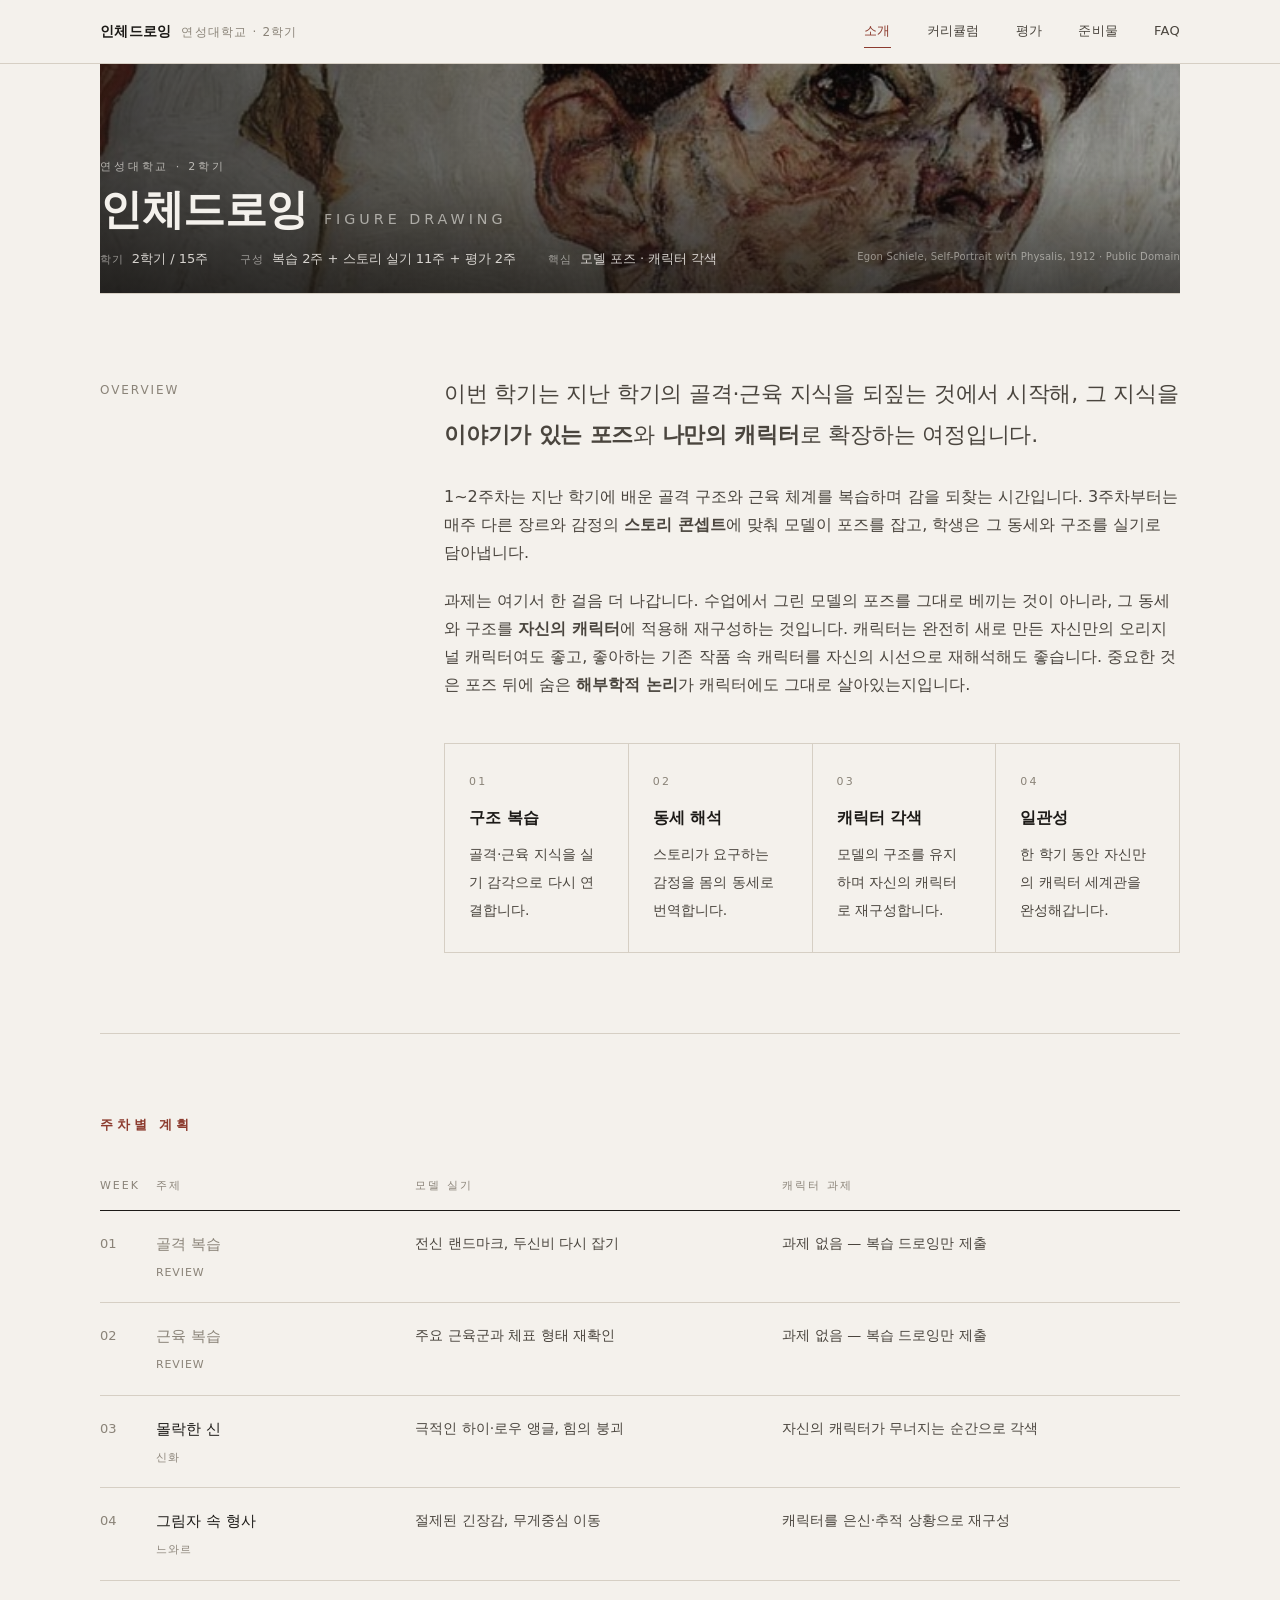
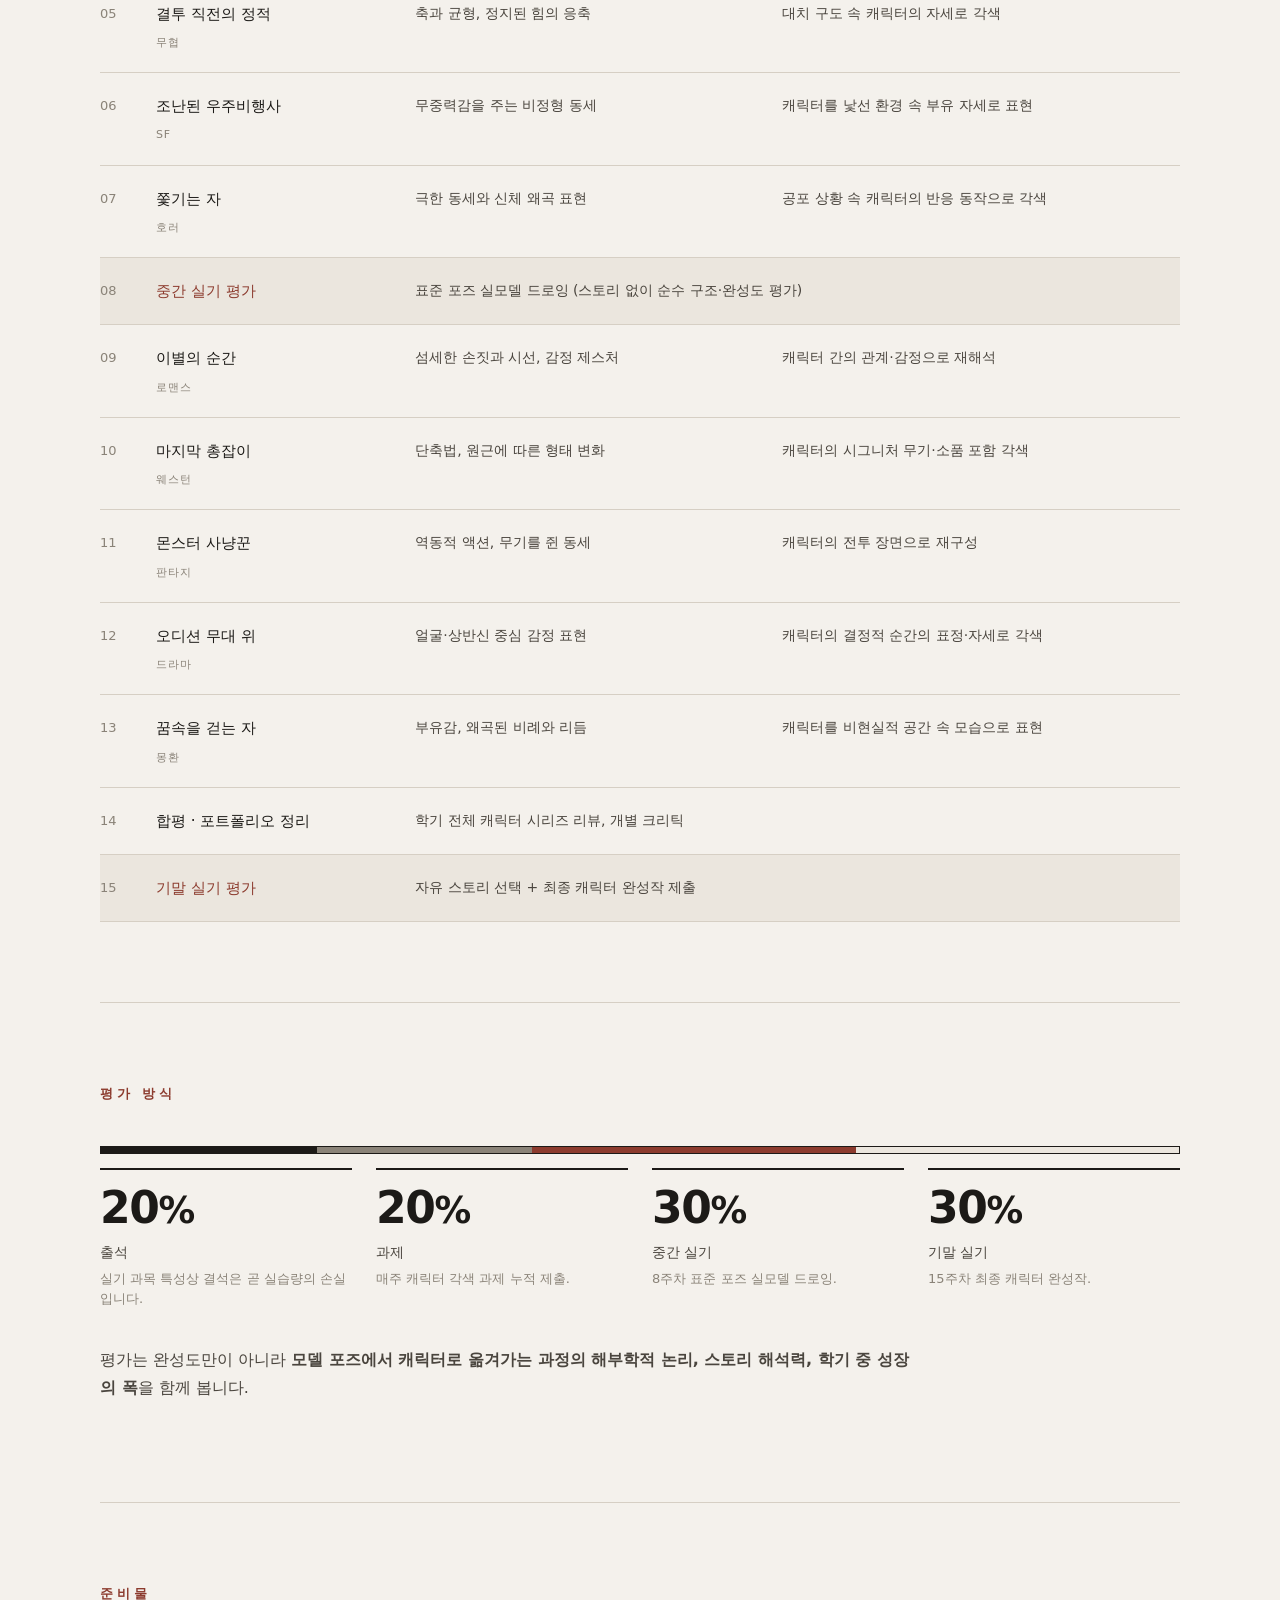
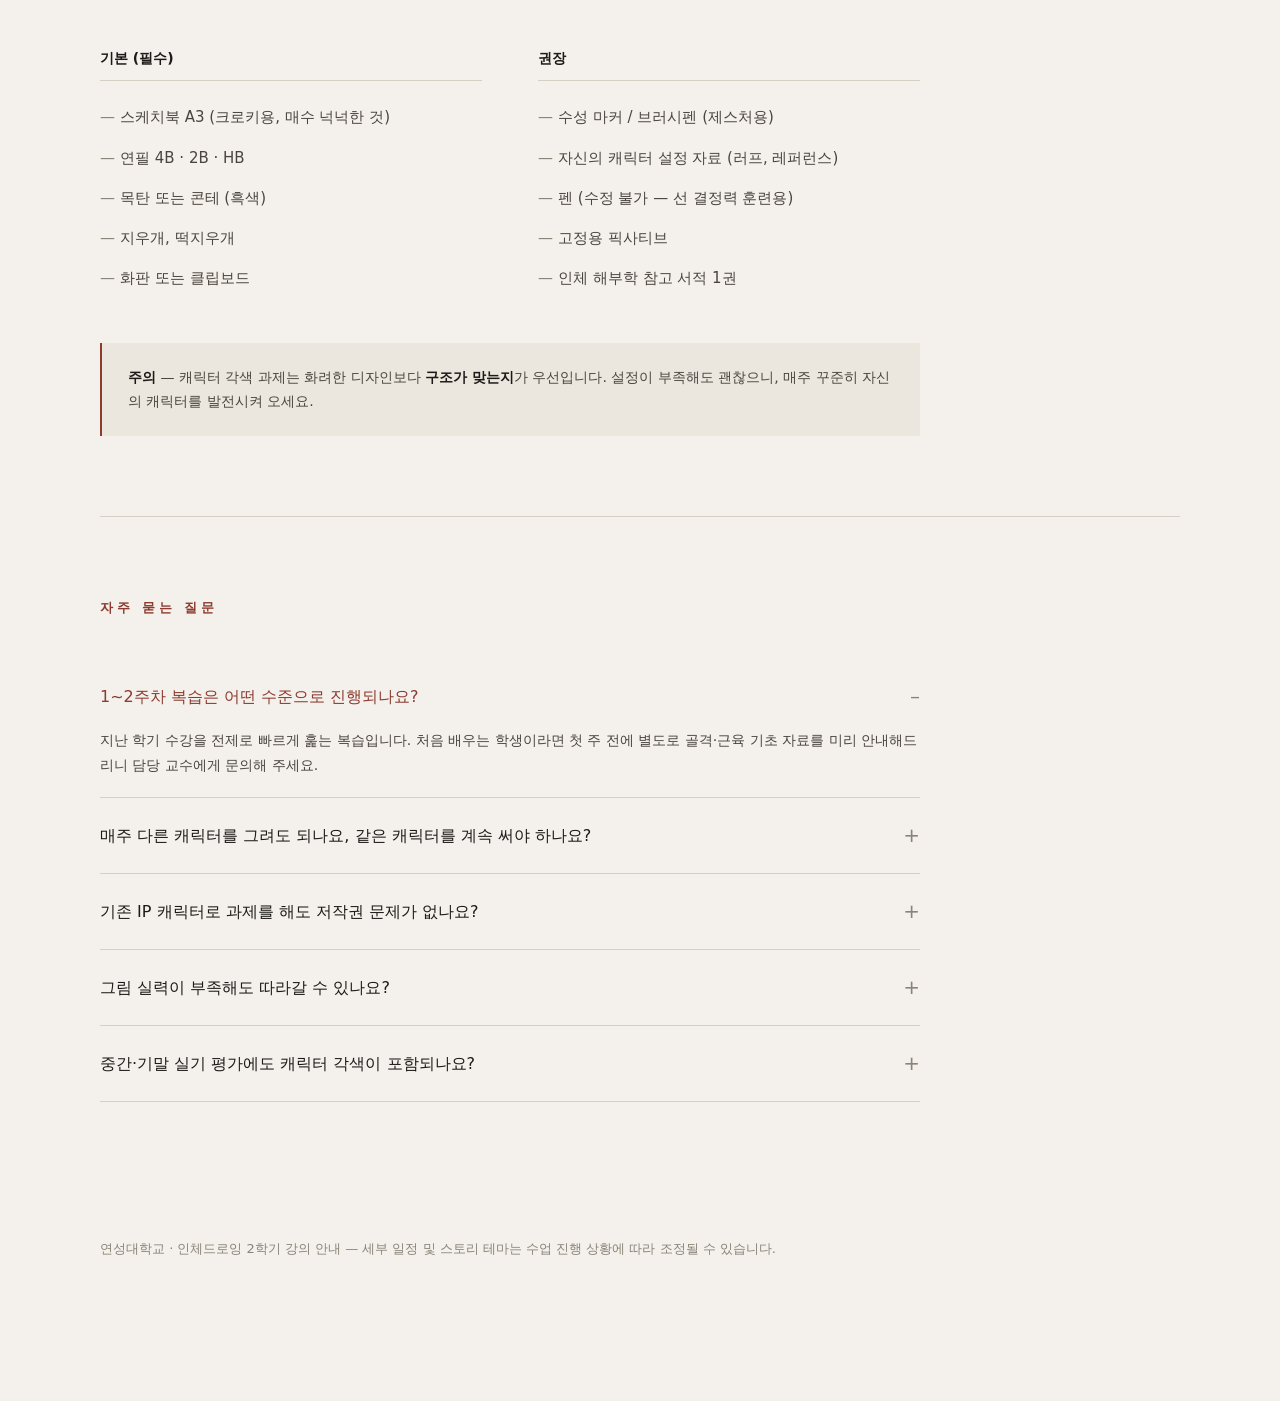
==== index.html @ c1c3ef77 "Add static subject-intro page for GitHub Pages deployment" ====
<!DOCTYPE html>
<html lang="ko">
<head>
<meta charset="UTF-8">
<title>인체드로잉 · 2학기 과목 소개</title>
<style>
  :root{
    --paper:#f4f1ec;
    --paper-2:#ebe6de;
    --ink:#1c1a17;
    --ink-soft:#4a453e;
    --ink-faint:#8a8378;
    --line:#d6cfc4;
    --accent:#8c3b2e;
    --nav-h:64px;
  }
  *{box-sizing:border-box;}
  html{scroll-behavior:smooth;}
  body{
    margin:0;
    background:var(--paper);
    color:var(--ink);
    font-family:"Pretendard","Apple SD Gothic Neo","Noto Sans KR",system-ui,sans-serif;
    line-height:1.75;
    -webkit-font-smoothing:antialiased;
    min-width:1180px;
  }

  /* ── 상단 고정 네비 ── */
  nav.topnav{
    position:fixed;top:0;left:0;right:0;height:var(--nav-h);z-index:100;
    background:rgba(244,241,236,.92);backdrop-filter:blur(6px);
    border-bottom:1px solid var(--line);
    display:flex;align-items:center;
  }
  .navwrap{max-width:1160px;margin:0 auto;padding:0 40px;width:100%;display:flex;align-items:center;justify-content:space-between;}
  .navwrap .brand{font-size:14px;font-weight:600;letter-spacing:.02em;}
  .navwrap .brand span{color:var(--ink-faint);font-weight:400;margin-left:10px;font-size:12px;letter-spacing:.1em;}
  .navlinks{display:flex;gap:36px;}
  .navlinks a{font-size:13px;color:var(--ink-soft);text-decoration:none;letter-spacing:.02em;position:relative;padding:4px 0;cursor:pointer;}
  .navlinks a:hover{color:var(--accent);}
  .navlinks a::after{content:"";position:absolute;left:0;right:100%;bottom:-1px;height:1px;background:var(--accent);transition:right .25s ease;}
  .navlinks a.active{color:var(--accent);}
  .navlinks a.active::after{right:0;}

  .wrap{max-width:1160px;margin:0 auto;padding:0 40px 140px;}

  /* ── 헤더 (에곤 실레 드로잉 배경, 축소된 높이) ── */
  header{
    margin-top:var(--nav-h);
    height:230px;
    border-bottom:1px solid var(--line);
    position:relative;
    overflow:hidden;
    background:var(--ink);
  }
  .header-bg{position:absolute;inset:0;display:flex;}
  .header-bg .bg-half{flex:1 1 100%;min-width:0;position:relative;}
  .header-bg .bg-half.photo{
    background-color:var(--ink);
    background-image:url('[data-uri]');
    background-size:150%;
    background-position:center 22%;
  }
  .header-overlay{
    position:absolute;inset:0;
    background:
      linear-gradient(90deg, rgba(18,16,14,.72) 0%, rgba(18,16,14,.32) 55%, rgba(18,16,14,.15) 100%),
      linear-gradient(0deg, rgba(18,16,14,.65) 0%, rgba(18,16,14,.15) 55%, rgba(18,16,14,.1) 100%);
  }
  .header-content{
    position:relative;z-index:2;height:100%;
    display:flex;flex-direction:column;justify-content:flex-end;
    padding:0 0 22px;
  }
  .eyebrow{
    font-size:11px;letter-spacing:.26em;text-transform:uppercase;
    color:rgba(244,241,236,.68);margin:0 0 12px;
  }
  h1{
    font-size:42px;color:var(--paper);
    line-height:1.05;margin:0;font-weight:600;letter-spacing:-.01em;
    display:flex;align-items:baseline;gap:16px;
  }
  h1 em{
    font-style:normal;font-size:.34em;letter-spacing:.28em;
    color:rgba(244,241,236,.6);font-weight:400;
  }
  .meta{
    display:flex;gap:32px;margin-top:16px;
    font-size:13px;color:rgba(244,241,236,.85);
  }
  .meta span b{font-weight:500;color:rgba(244,241,236,.55);margin-right:8px;font-size:11px;letter-spacing:.08em;}
  .credit{
    position:absolute;right:0;bottom:8px;z-index:2;
    font-size:10px;color:rgba(244,241,236,.5);letter-spacing:.02em;text-align:right;
    max-width:520px;
  }

  /* ── 섹션 공통 ── */
  section{padding:80px 0;border-bottom:1px solid var(--line);scroll-margin-top:calc(var(--nav-h) + 24px);}
  section:last-of-type{border-bottom:none;}
  h2{
    font-size:13px;letter-spacing:.3em;text-transform:uppercase;
    color:var(--accent);font-weight:600;margin:0 0 40px;
  }
  .lead{font-size:22px;line-height:1.85;margin:0 0 28px;letter-spacing:-.01em;max-width:900px;}
  p{margin:0 0 20px;color:var(--ink-soft);max-width:820px;}

  /* ── 두 컬럼 레이아웃 ── */
  .cols{display:grid;grid-template-columns:280px 1fr;gap:64px;align-items:start;}
  .cols .side{font-size:12px;letter-spacing:.16em;color:var(--ink-faint);text-transform:uppercase;padding-top:6px;position:sticky;top:calc(var(--nav-h) + 24px);}

  /* ── 목표 카드 ── */
  .goals{display:grid;grid-template-columns:repeat(4,1fr);gap:1px;background:var(--line);border:1px solid var(--line);margin-top:44px;}
  .goal{background:var(--paper);padding:28px 24px;}
  .goal .no{font-size:11px;letter-spacing:.2em;color:var(--ink-faint);display:block;margin-bottom:12px;}
  .goal strong{display:block;font-weight:600;margin-bottom:8px;font-size:16px;}
  .goal span.d{font-size:14px;color:var(--ink-soft);line-height:1.7;}

  /* ── 복습 배지 ── */
  .review-badge{display:inline-block;font-size:11px;letter-spacing:.14em;color:var(--accent);border:1px solid var(--accent);padding:3px 10px;margin-bottom:20px;text-transform:uppercase;}

  /* ── 주차 표 ── */
  table{width:100%;border-collapse:collapse;font-size:15px;}
  thead th{
    text-align:left;font-size:11px;letter-spacing:.18em;color:var(--ink-faint);
    font-weight:500;padding:0 16px 14px 0;border-bottom:1px solid var(--ink);
  }
  tbody td{padding:20px 16px 20px 0;border-bottom:1px solid var(--line);vertical-align:top;}
  tbody tr:hover{background:var(--paper-2);}
  td.wk{width:56px;color:var(--ink-faint);font-variant-numeric:tabular-nums;font-size:13px;padding-top:22px;}
  td.tp{width:24%;font-weight:500;}
  td.tp small{display:block;font-weight:400;font-size:11px;color:var(--ink-faint);letter-spacing:.08em;margin-top:6px;text-transform:uppercase;}
  td.dt{color:var(--ink-soft);font-size:14px;width:34%;}
  td.as{color:var(--ink-soft);font-size:14px;}
  tr.mark td{background:var(--paper-2);}
  tr.mark td.tp{color:var(--accent);}
  tr.review td.tp{color:var(--ink-faint);}

  /* ── 평가 ── */
  .eval{display:grid;grid-template-columns:repeat(4,1fr);gap:24px;margin-bottom:36px;}
  .ev{border-top:2px solid var(--ink);padding-top:16px;}
  .ev .pct{font-size:44px;font-weight:600;letter-spacing:-.03em;line-height:1;}
  .ev .nm{font-size:14px;color:var(--ink-soft);margin-top:10px;}
  .ev .sub{font-size:13px;color:var(--ink-faint);margin-top:4px;line-height:1.6;}
  .bar{display:flex;height:8px;border:1px solid var(--ink);margin-bottom:14px;}
  .bar i{display:block;height:100%;}
  .bar i:nth-child(1){background:var(--ink);flex:20;}
  .bar i:nth-child(2){background:var(--ink-faint);flex:20;}
  .bar i:nth-child(3){background:var(--accent);flex:30;}
  .bar i:nth-child(4){background:var(--paper-2);flex:30;}

  /* ── 준비물 ── */
  .kit{display:grid;grid-template-columns:repeat(2,1fr);gap:56px;max-width:820px;}
  .kit h3{font-size:14px;font-weight:600;margin:0 0 16px;padding-bottom:10px;border-bottom:1px solid var(--line);}
  .kit ul{list-style:none;margin:0;padding:0;}
  .kit li{font-size:15px;color:var(--ink-soft);padding:7px 0 7px 20px;position:relative;}
  .kit li::before{content:"—";position:absolute;left:0;color:var(--ink-faint);}
  .note{margin-top:44px;padding:22px 26px;background:var(--paper-2);border-left:2px solid var(--accent);font-size:14px;color:var(--ink-soft);max-width:820px;}
  .note b{color:var(--ink);font-weight:600;}

  /* ── FAQ ── */
  .faq{max-width:820px;}
  .faq details{border-bottom:1px solid var(--line);padding:20px 0;}
  .faq summary{cursor:pointer;font-size:16px;font-weight:500;list-style:none;display:flex;justify-content:space-between;align-items:center;}
  .faq summary::-webkit-details-marker{display:none;}
  .faq summary::after{content:"+";font-size:20px;color:var(--ink-faint);font-weight:300;}
  .faq details[open] summary::after{content:"–";}
  .faq details[open] summary{color:var(--accent);}
  .faq p{margin-top:14px;margin-bottom:0;font-size:14px;}

  footer{padding:56px 0 0;font-size:13px;color:var(--ink-faint);}
</style>
</head>
<body>

<nav class="topnav">
  <div class="navwrap">
    <div class="brand">인체드로잉<span>연성대학교 · 2학기</span></div>
    <div class="navlinks">
      <a href="#intro" data-target="intro">소개</a>
      <a href="#curriculum" data-target="curriculum">커리큘럼</a>
      <a href="#eval" data-target="eval">평가</a>
      <a href="#kit" data-target="kit">준비물</a>
      <a href="#faq" data-target="faq">FAQ</a>
    </div>
  </div>
</nav>

<div class="wrap">

  <header id="intro">
    <div class="header-bg">
      <div class="bg-half photo" role="img" aria-label="에곤 실레 자화상 얼굴 클로즈업"></div>
    </div>
    <div class="header-overlay"></div>
    <div class="header-content">
      <p class="eyebrow">연성대학교 · 2학기</p>
      <h1>인체드로잉<em>FIGURE DRAWING</em></h1>
      <div class="meta">
        <span><b>학기</b>2학기 / 15주</span>
        <span><b>구성</b>복습 2주 + 스토리 실기 11주 + 평가 2주</span>
        <span><b>핵심</b>모델 포즈 · 캐릭터 각색</span>
      </div>
    </div>
    <p class="credit">Egon Schiele, Self-Portrait with Physalis, 1912 · Public Domain</p>
  </header>

  <section>
    <div class="cols">
      <div class="side">Overview</div>
      <div>
        <p class="lead">이번 학기는 지난 학기의 골격·근육 지식을 되짚는 것에서 시작해, 그 지식을 <b>이야기가 있는 포즈</b>와 <b>나만의 캐릭터</b>로 확장하는 여정입니다.</p>
        <p>1~2주차는 지난 학기에 배운 골격 구조와 근육 체계를 복습하며 감을 되찾는 시간입니다. 3주차부터는 매주 다른 장르와 감정의 <b>스토리 콘셉트</b>에 맞춰 모델이 포즈를 잡고, 학생은 그 동세와 구조를 실기로 담아냅니다.</p>
        <p>과제는 여기서 한 걸음 더 나갑니다. 수업에서 그린 모델의 포즈를 그대로 베끼는 것이 아니라, 그 동세와 구조를 <b>자신의 캐릭터</b>에 적용해 재구성하는 것입니다. 캐릭터는 완전히 새로 만든 자신만의 오리지널 캐릭터여도 좋고, 좋아하는 기존 작품 속 캐릭터를 자신의 시선으로 재해석해도 좋습니다. 중요한 것은 포즈 뒤에 숨은 <b>해부학적 논리</b>가 캐릭터에도 그대로 살아있는지입니다.</p>

        <div class="goals">
          <div class="goal"><span class="no">01</span><strong>구조 복습</strong><span class="d">골격·근육 지식을 실기 감각으로 다시 연결합니다.</span></div>
          <div class="goal"><span class="no">02</span><strong>동세 해석</strong><span class="d">스토리가 요구하는 감정을 몸의 동세로 번역합니다.</span></div>
          <div class="goal"><span class="no">03</span><strong>캐릭터 각색</strong><span class="d">모델의 구조를 유지하며 자신의 캐릭터로 재구성합니다.</span></div>
          <div class="goal"><span class="no">04</span><strong>일관성</strong><span class="d">한 학기 동안 자신만의 캐릭터 세계관을 완성해갑니다.</span></div>
        </div>
      </div>
    </div>
  </section>

  <section id="curriculum">
    <h2>주차별 계획</h2>
    <table>
      <thead>
        <tr><th>WEEK</th><th>주제</th><th>모델 실기</th><th>캐릭터 과제</th></tr>
      </thead>
      <tbody>
        <tr class="review"><td class="wk">01</td><td class="tp">골격 복습<small>Review</small></td><td class="dt">전신 랜드마크, 두신비 다시 잡기</td><td class="as">과제 없음 — 복습 드로잉만 제출</td></tr>
        <tr class="review"><td class="wk">02</td><td class="tp">근육 복습<small>Review</small></td><td class="dt">주요 근육군과 체표 형태 재확인</td><td class="as">과제 없음 — 복습 드로잉만 제출</td></tr>
        <tr><td class="wk">03</td><td class="tp">몰락한 신<small>신화</small></td><td class="dt">극적인 하이·로우 앵글, 힘의 붕괴</td><td class="as">자신의 캐릭터가 무너지는 순간으로 각색</td></tr>
        <tr><td class="wk">04</td><td class="tp">그림자 속 형사<small>느와르</small></td><td class="dt">절제된 긴장감, 무게중심 이동</td><td class="as">캐릭터를 은신·추적 상황으로 재구성</td></tr>
        <tr><td class="wk">05</td><td class="tp">결투 직전의 정적<small>무협</small></td><td class="dt">축과 균형, 정지된 힘의 응축</td><td class="as">대치 구도 속 캐릭터의 자세로 각색</td></tr>
        <tr><td class="wk">06</td><td class="tp">조난된 우주비행사<small>SF</small></td><td class="dt">무중력감을 주는 비정형 동세</td><td class="as">캐릭터를 낯선 환경 속 부유 자세로 표현</td></tr>
        <tr><td class="wk">07</td><td class="tp">쫓기는 자<small>호러</small></td><td class="dt">극한 동세와 신체 왜곡 표현</td><td class="as">공포 상황 속 캐릭터의 반응 동작으로 각색</td></tr>
        <tr class="mark"><td class="wk">08</td><td class="tp">중간 실기 평가</td><td class="dt" colspan="2">표준 포즈 실모델 드로잉 (스토리 없이 순수 구조·완성도 평가)</td></tr>
        <tr><td class="wk">09</td><td class="tp">이별의 순간<small>로맨스</small></td><td class="dt">섬세한 손짓과 시선, 감정 제스처</td><td class="as">캐릭터 간의 관계·감정으로 재해석</td></tr>
        <tr><td class="wk">10</td><td class="tp">마지막 총잡이<small>웨스턴</small></td><td class="dt">단축법, 원근에 따른 형태 변화</td><td class="as">캐릭터의 시그니처 무기·소품 포함 각색</td></tr>
        <tr><td class="wk">11</td><td class="tp">몬스터 사냥꾼<small>판타지</small></td><td class="dt">역동적 액션, 무기를 쥔 동세</td><td class="as">캐릭터의 전투 장면으로 재구성</td></tr>
        <tr><td class="wk">12</td><td class="tp">오디션 무대 위<small>드라마</small></td><td class="dt">얼굴·상반신 중심 감정 표현</td><td class="as">캐릭터의 결정적 순간의 표정·자세로 각색</td></tr>
        <tr><td class="wk">13</td><td class="tp">꿈속을 걷는 자<small>몽환</small></td><td class="dt">부유감, 왜곡된 비례와 리듬</td><td class="as">캐릭터를 비현실적 공간 속 모습으로 표현</td></tr>
        <tr><td class="wk">14</td><td class="tp">합평 · 포트폴리오 정리</td><td class="dt" colspan="2">학기 전체 캐릭터 시리즈 리뷰, 개별 크리틱</td></tr>
        <tr class="mark"><td class="wk">15</td><td class="tp">기말 실기 평가</td><td class="dt" colspan="2">자유 스토리 선택 + 최종 캐릭터 완성작 제출</td></tr>
      </tbody>
    </table>
  </section>

  <section id="eval">
    <h2>평가 방식</h2>
    <div class="bar"><i></i><i></i><i></i><i></i></div>
    <div class="eval">
      <div class="ev"><div class="pct">20<small>%</small></div><div class="nm">출석</div><div class="sub">실기 과목 특성상 결석은 곧 실습량의 손실입니다.</div></div>
      <div class="ev"><div class="pct">20<small>%</small></div><div class="nm">과제</div><div class="sub">매주 캐릭터 각색 과제 누적 제출.</div></div>
      <div class="ev"><div class="pct">30<small>%</small></div><div class="nm">중간 실기</div><div class="sub">8주차 표준 포즈 실모델 드로잉.</div></div>
      <div class="ev"><div class="pct">30<small>%</small></div><div class="nm">기말 실기</div><div class="sub">15주차 최종 캐릭터 완성작.</div></div>
    </div>
    <p>평가는 완성도만이 아니라 <b>모델 포즈에서 캐릭터로 옮겨가는 과정의 해부학적 논리, 스토리 해석력, 학기 중 성장의 폭</b>을 함께 봅니다.</p>
  </section>

  <section id="kit">
    <h2>준비물</h2>
    <div class="kit">
      <div>
        <h3>기본 (필수)</h3>
        <ul>
          <li>스케치북 A3 (크로키용, 매수 넉넉한 것)</li>
          <li>연필 4B · 2B · HB</li>
          <li>목탄 또는 콘테 (흑색)</li>
          <li>지우개, 떡지우개</li>
          <li>화판 또는 클립보드</li>
        </ul>
      </div>
      <div>
        <h3>권장</h3>
        <ul>
          <li>수성 마커 / 브러시펜 (제스처용)</li>
          <li>자신의 캐릭터 설정 자료 (러프, 레퍼런스)</li>
          <li>펜 (수정 불가 — 선 결정력 훈련용)</li>
          <li>고정용 픽사티브</li>
          <li>인체 해부학 참고 서적 1권</li>
        </ul>
      </div>
    </div>
    <div class="note"><b>주의</b> — 캐릭터 각색 과제는 화려한 디자인보다 <b>구조가 맞는지</b>가 우선입니다. 설정이 부족해도 괜찮으니, 매주 꾸준히 자신의 캐릭터를 발전시켜 오세요.</div>
  </section>

  <section id="faq">
    <h2>자주 묻는 질문</h2>
    <div class="faq">
      <details open>
        <summary>1~2주차 복습은 어떤 수준으로 진행되나요?</summary>
        <p>지난 학기 수강을 전제로 빠르게 훑는 복습입니다. 처음 배우는 학생이라면 첫 주 전에 별도로 골격·근육 기초 자료를 미리 안내해드리니 담당 교수에게 문의해 주세요.</p>
      </details>
      <details>
        <summary>매주 다른 캐릭터를 그려도 되나요, 같은 캐릭터를 계속 써야 하나요?</summary>
        <p>같은 캐릭터를 학기 내내 이어가는 것을 권장합니다. 한 캐릭터가 다양한 상황·감정 속에서 반복적으로 그려질 때 캐릭터의 구조적 일관성과 성장이 더 뚜렷하게 드러납니다.</p>
      </details>
      <details>
        <summary>기존 IP 캐릭터로 과제를 해도 저작권 문제가 없나요?</summary>
        <p>수업 내 습작·평가 목적의 재해석이므로 문제되지 않습니다. 다만 학기말 포트폴리오를 외부에 공개하거나 상업적으로 활용할 경우 원작 저작권을 별도로 고려해야 합니다.</p>
      </details>
      <details>
        <summary>그림 실력이 부족해도 따라갈 수 있나요?</summary>
        <p>이 수업은 완성도보다 매주의 관찰과 반복을 통한 성장을 더 중요하게 평가합니다. 1~2주차 복습 기간을 충분히 활용해 기초를 다시 다지면 이후 스토리 실기에 무리 없이 참여할 수 있습니다.</p>
      </details>
      <details>
        <summary>중간·기말 실기 평가에도 캐릭터 각색이 포함되나요?</summary>
        <p>중간 평가(8주차)는 스토리·캐릭터 없이 표준 포즈로 순수 실력을 봅니다. 기말 평가(15주차)는 학기 중 발전시킨 캐릭터로 자유 주제를 선택해 최종 완성작을 제출합니다.</p>
      </details>
    </div>
  </section>

  <footer>
    연성대학교 · 인체드로잉 2학기 강의 안내 — 세부 일정 및 스토리 테마는 수업 진행 상황에 따라 조정될 수 있습니다.
  </footer>

</div>

<script>
  // 상단 네비 링크: 새 창/외부 이동 없이 페이지 내에서만 부드럽게 스크롤
  var navLinks = document.querySelectorAll('.navlinks a');
  var sections = Array.prototype.map.call(navLinks, function(a){
    return document.getElementById(a.getAttribute('data-target'));
  });

  navLinks.forEach(function(a){
    a.addEventListener('click', function(e){
      e.preventDefault();
      var target = document.getElementById(a.getAttribute('data-target'));
      if(target){ target.scrollIntoView({behavior:'smooth', block:'start'}); }
    });
  });

  // 스크롤 위치에 따라 현재 섹션 네비 링크 강조
  function updateActive(){
    var pos = window.scrollY + 120;
    var current = sections[0];
    sections.forEach(function(sec){
      if(sec && sec.offsetTop <= pos){ current = sec; }
    });
    navLinks.forEach(function(a){
      a.classList.toggle('active', current && a.getAttribute('data-target') === current.id);
    });
  }
  document.addEventListener('scroll', updateActive, {passive:true});
  updateActive();
</script>
</body>
</html>
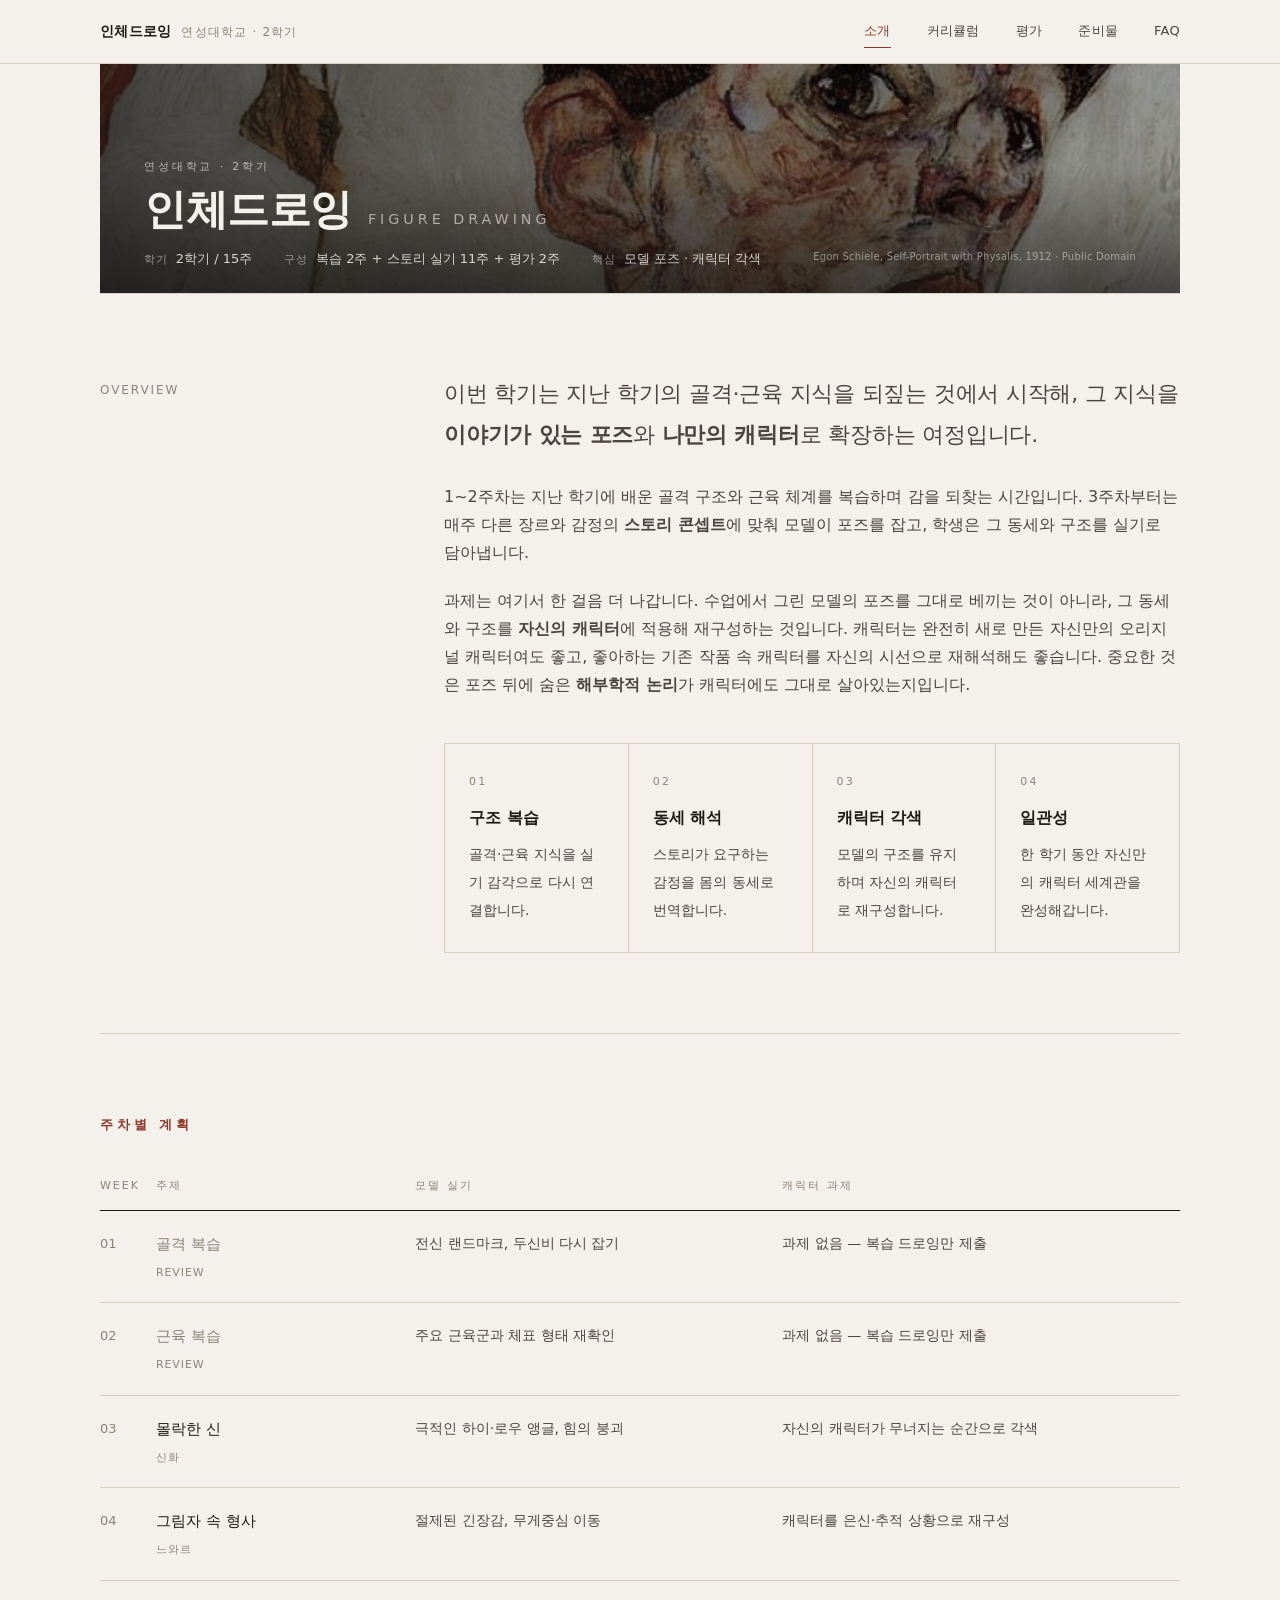
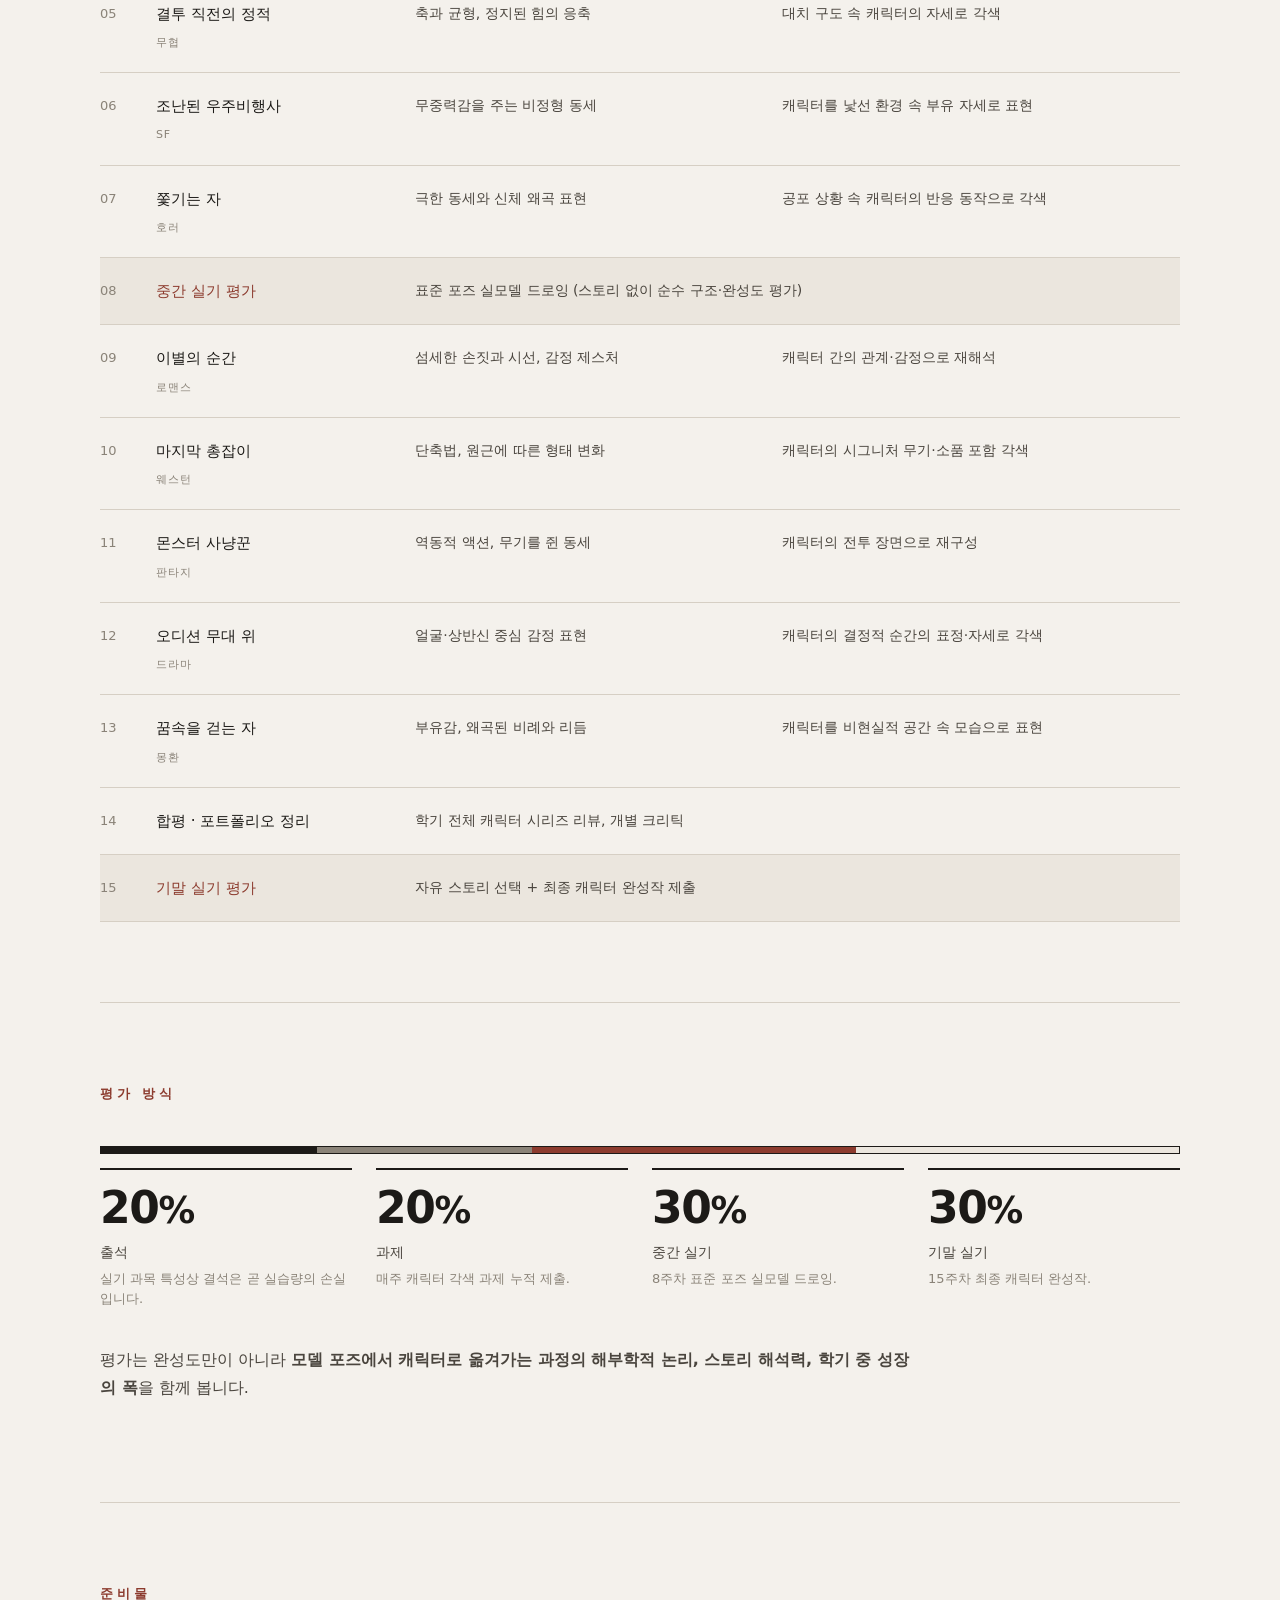
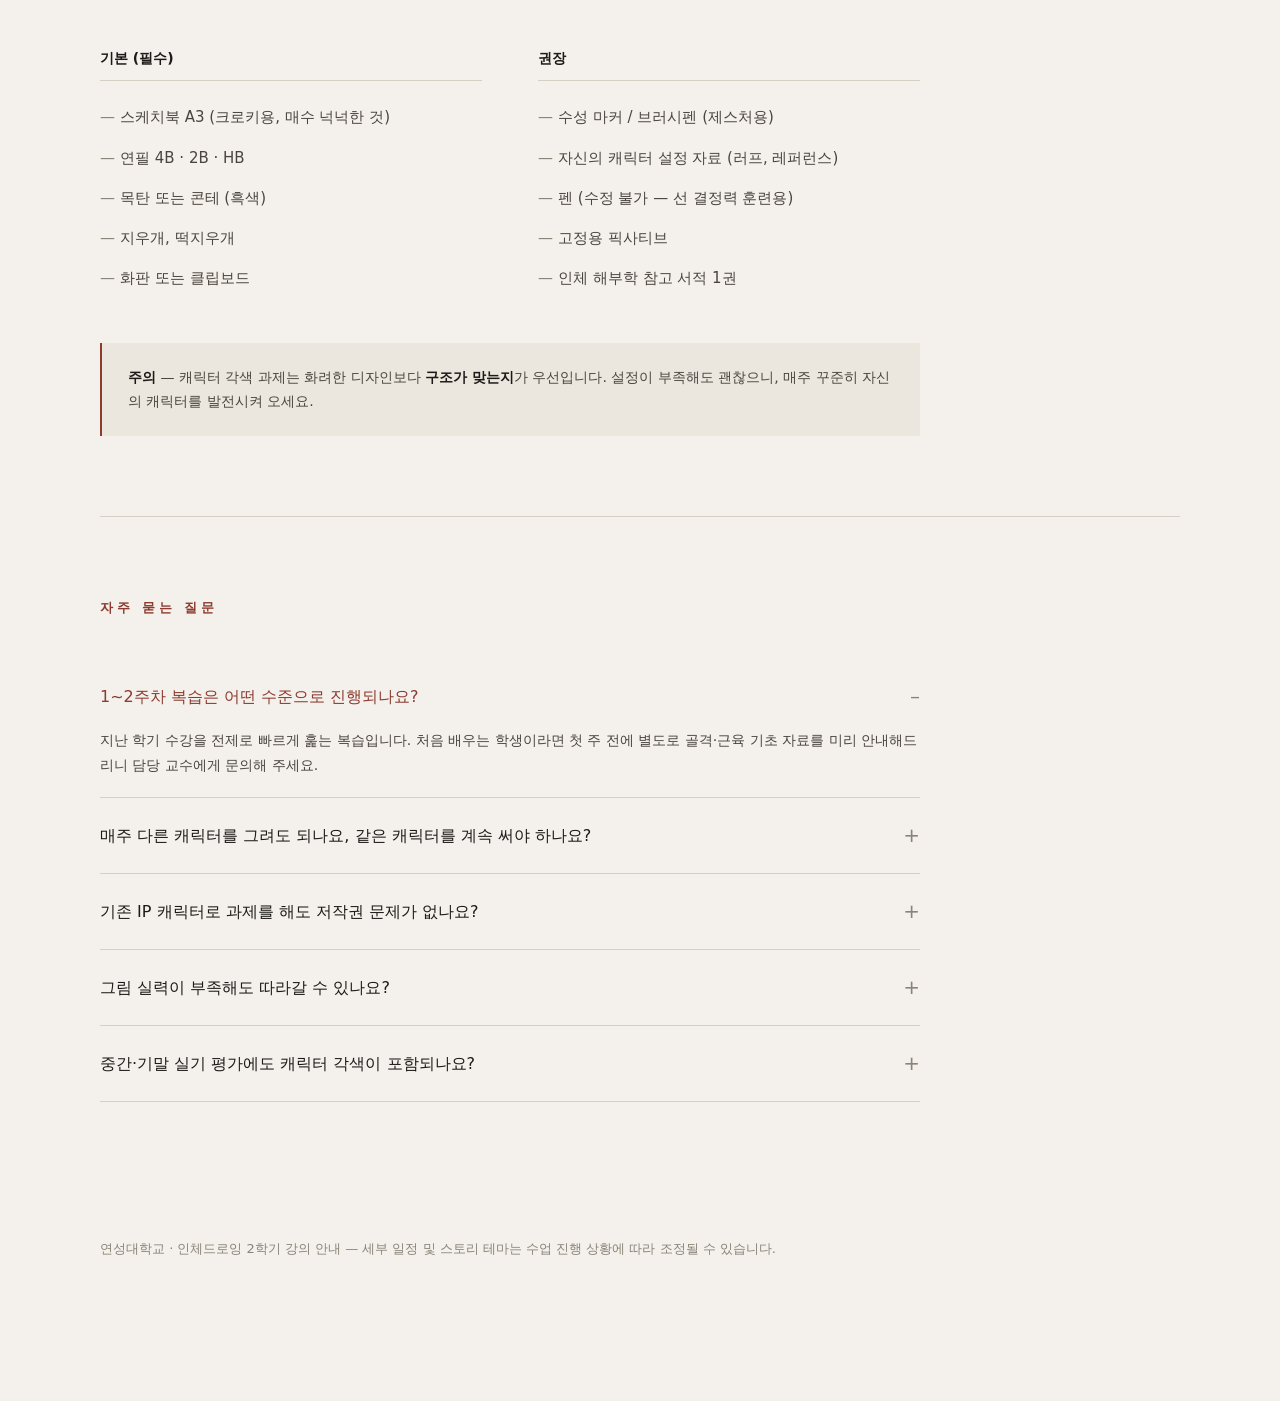
==== commit f9643069: "Fix header title text touching container edges with no padding" ====
--- a/index.html
+++ b/index.html
@@ -71,7 +71,7 @@
   .header-content{
     position:relative;z-index:2;height:100%;
     display:flex;flex-direction:column;justify-content:flex-end;
-    padding:0 0 22px;
+    padding:0 44px 22px;
   }
   .eyebrow{
     font-size:11px;letter-spacing:.26em;text-transform:uppercase;
@@ -92,7 +92,7 @@
   }
   .meta span b{font-weight:500;color:rgba(244,241,236,.55);margin-right:8px;font-size:11px;letter-spacing:.08em;}
   .credit{
-    position:absolute;right:0;bottom:8px;z-index:2;
+    position:absolute;right:44px;bottom:8px;z-index:2;
     font-size:10px;color:rgba(244,241,236,.5);letter-spacing:.02em;text-align:right;
     max-width:520px;
   }
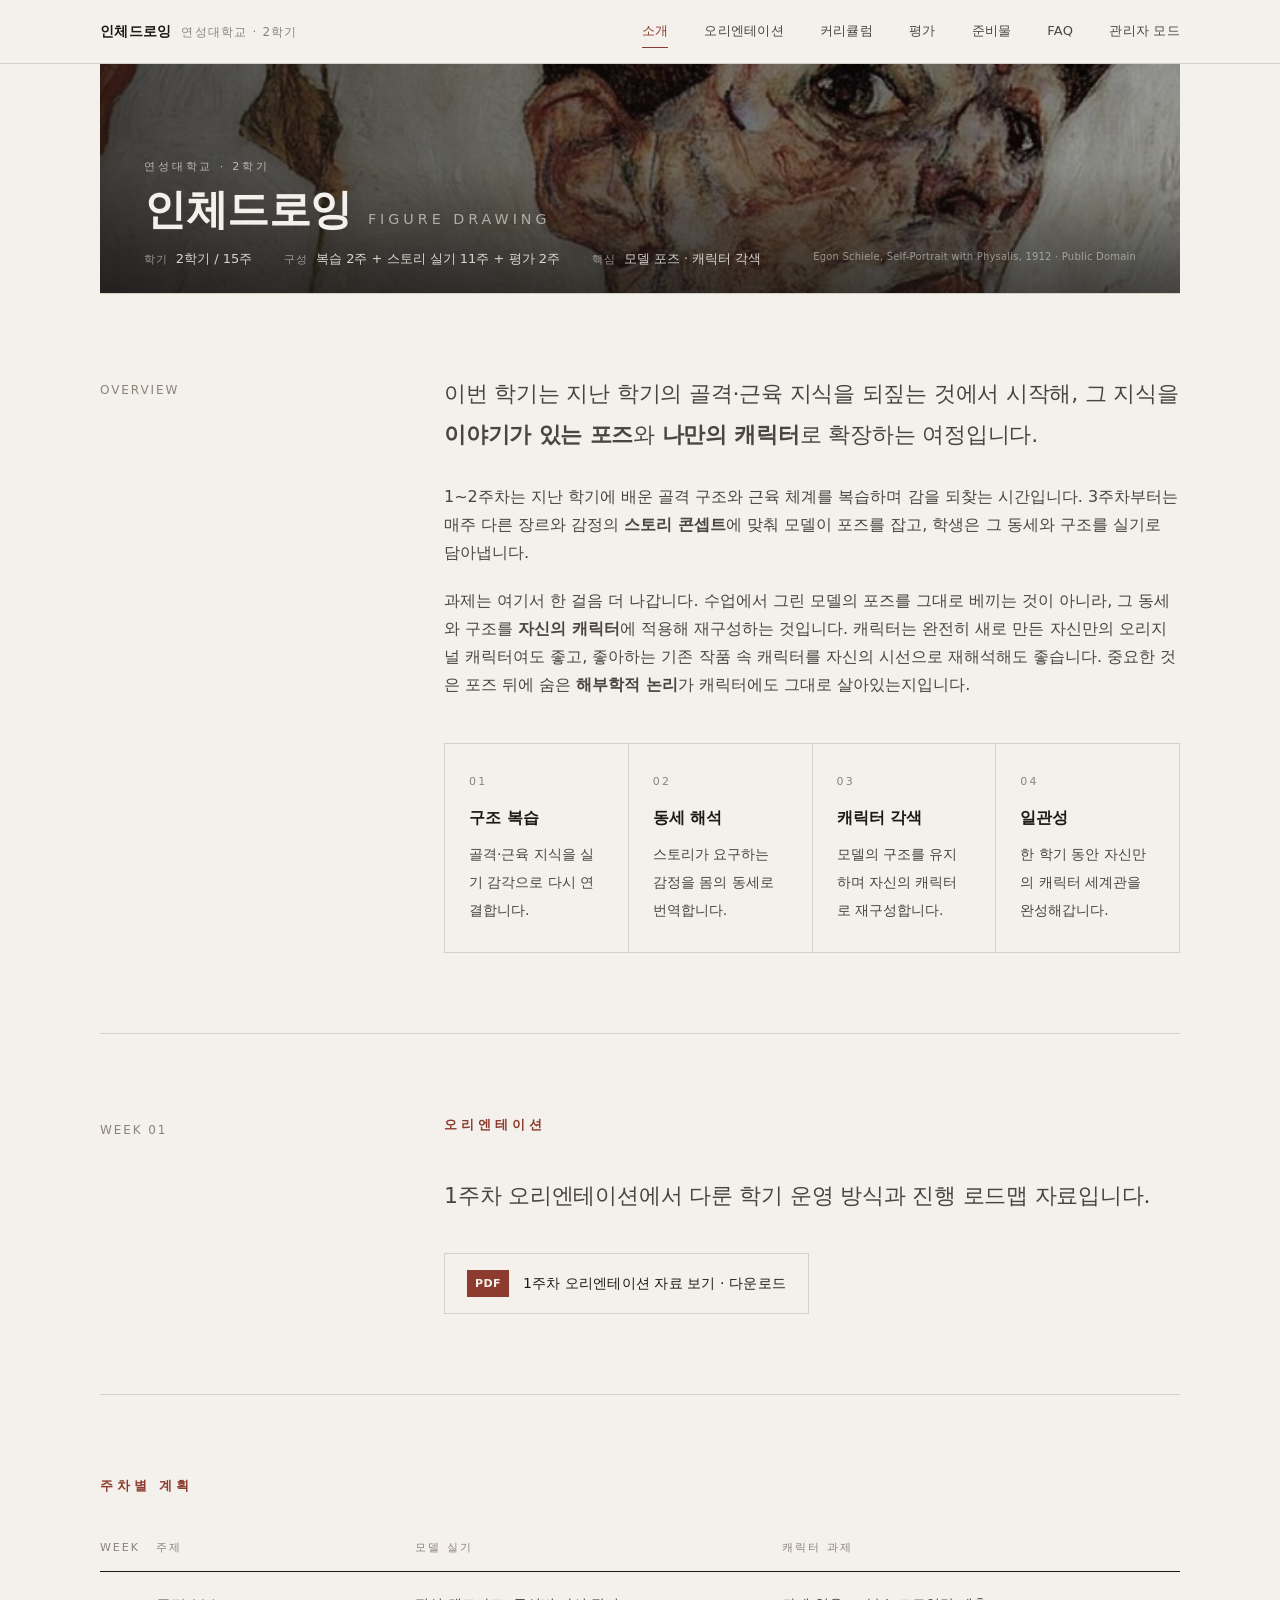
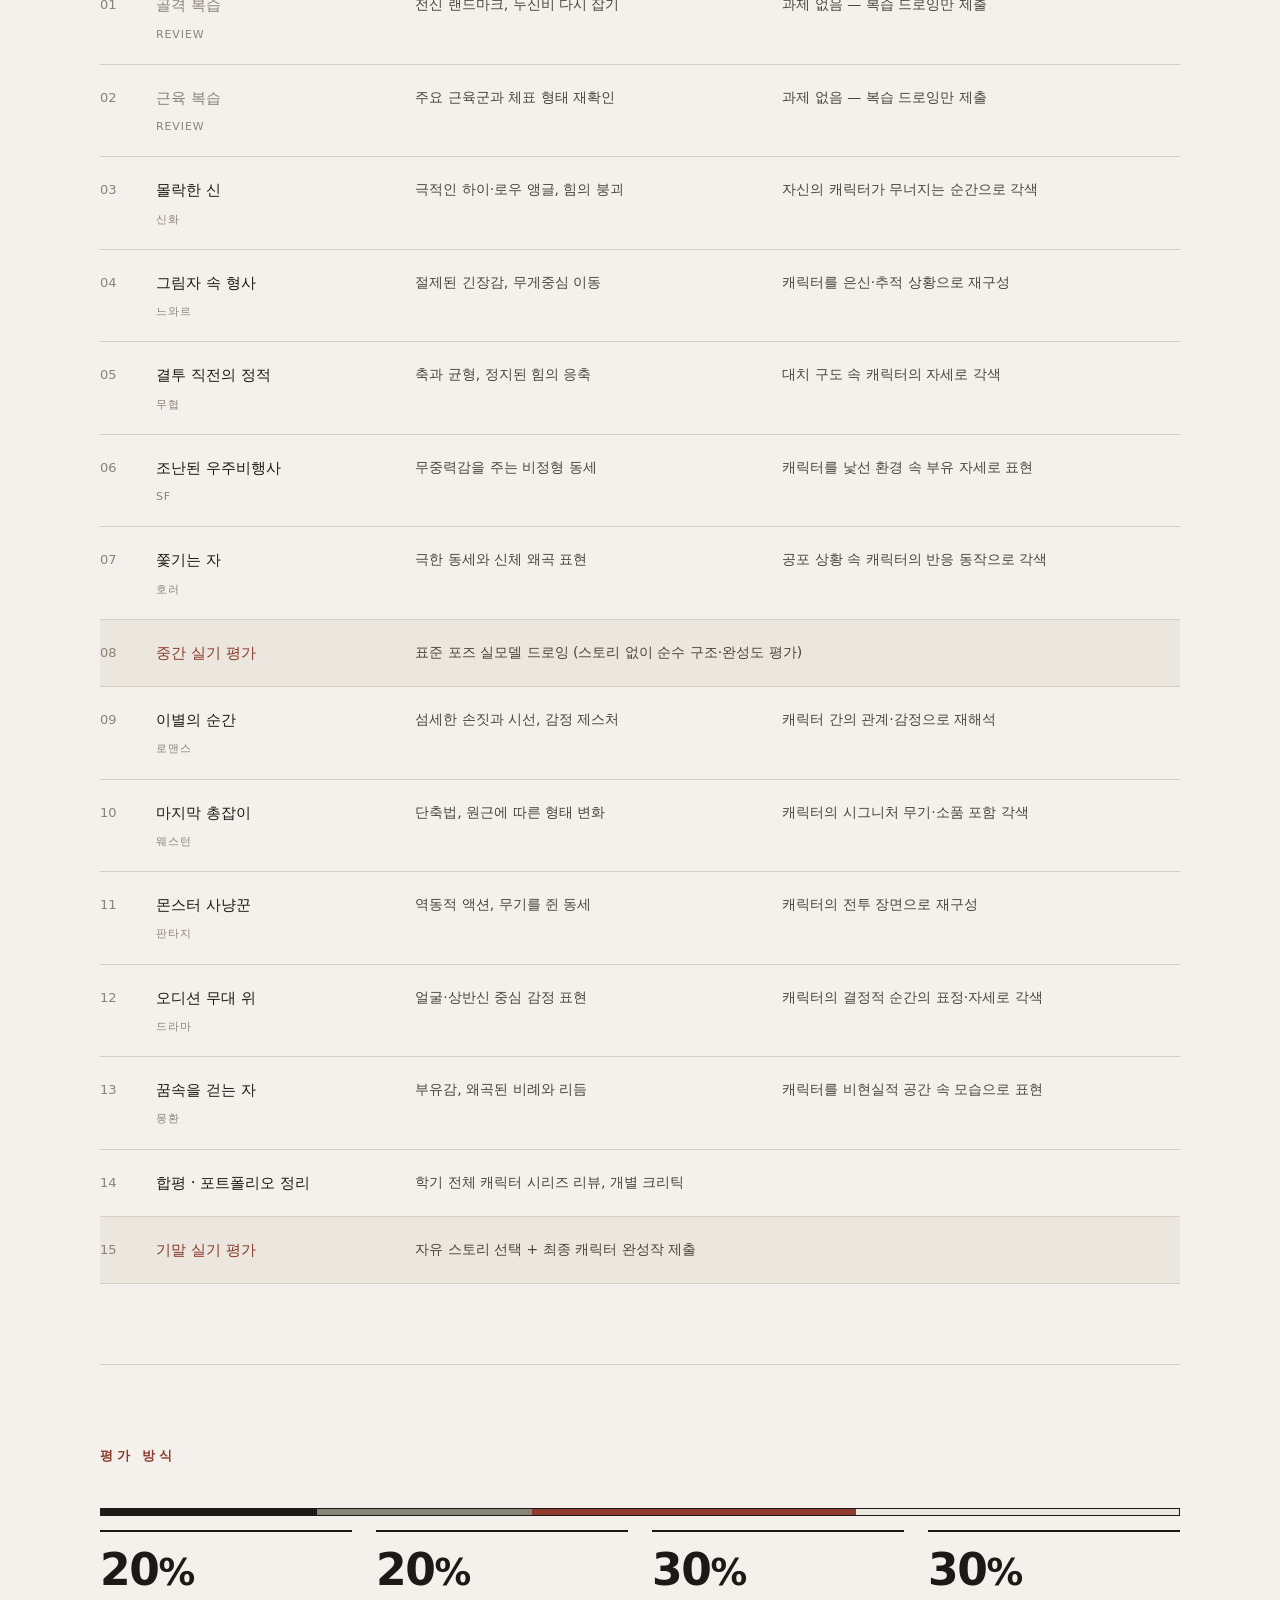
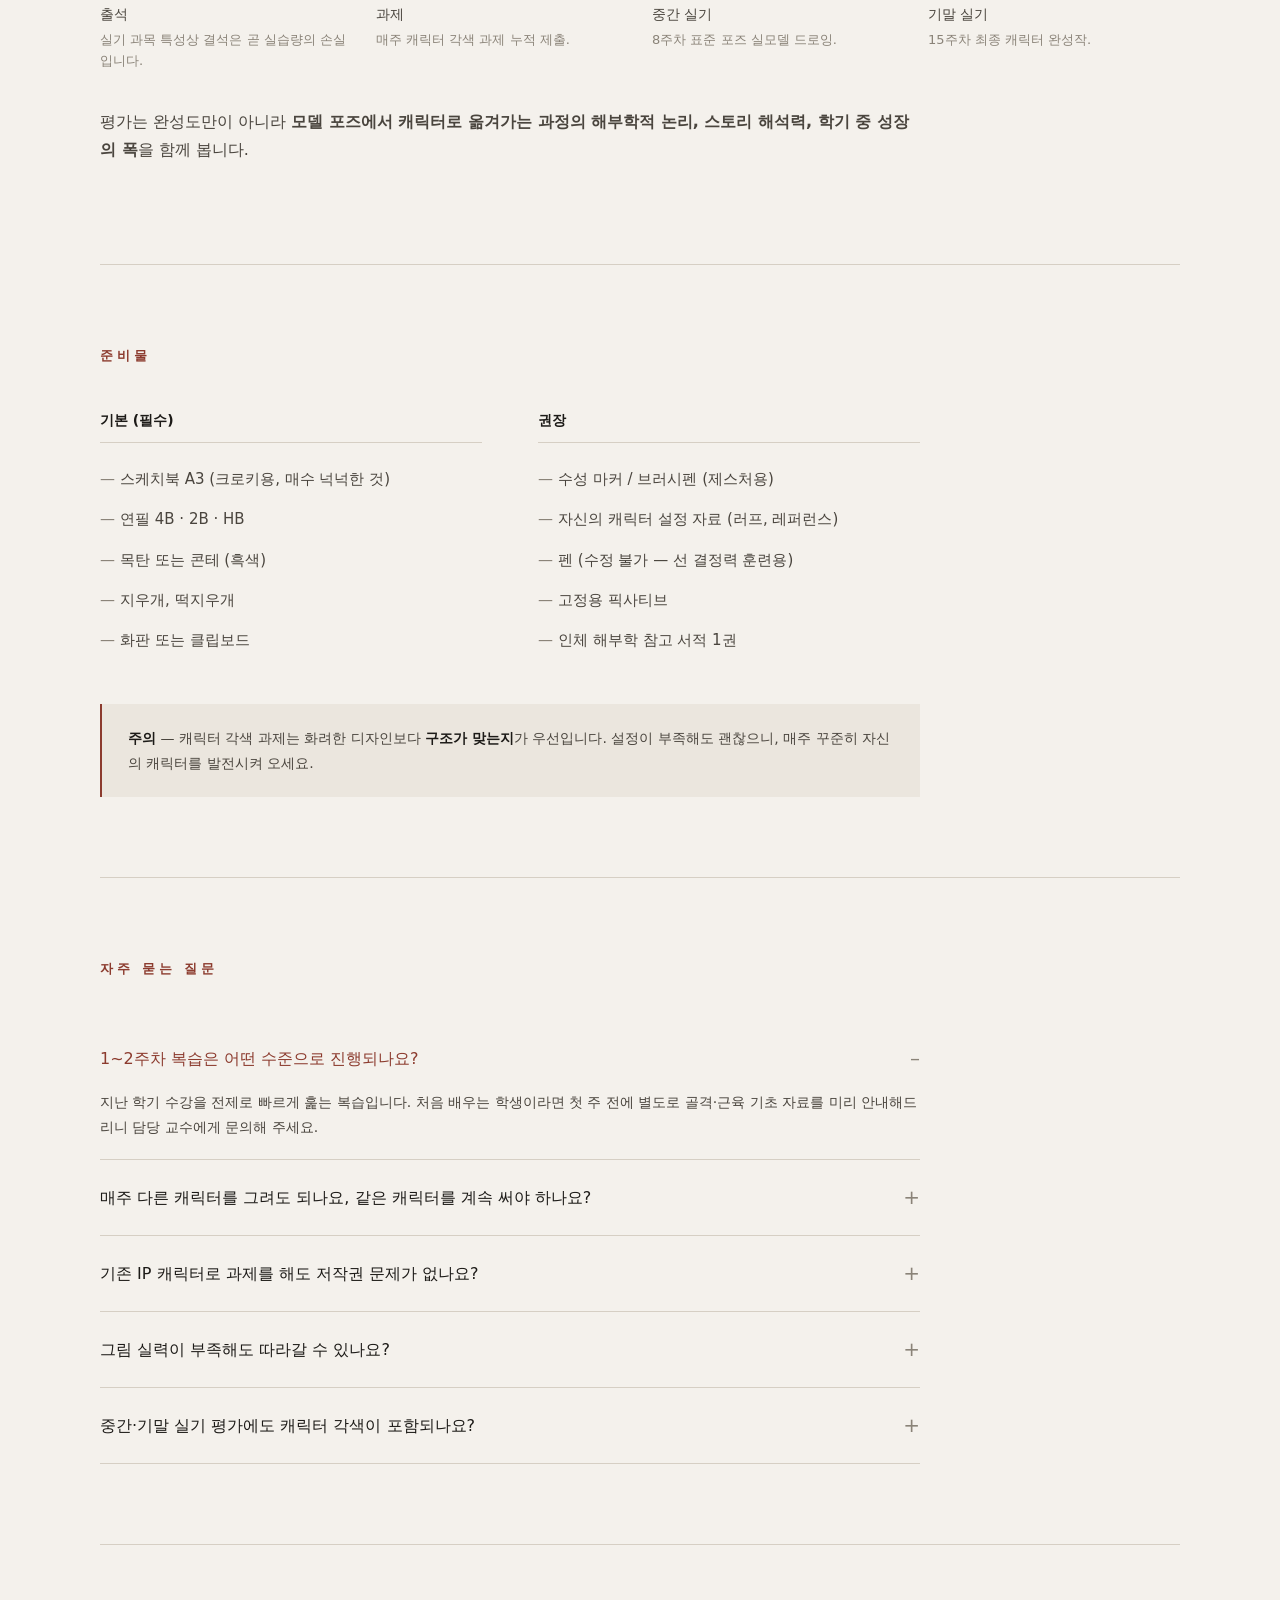
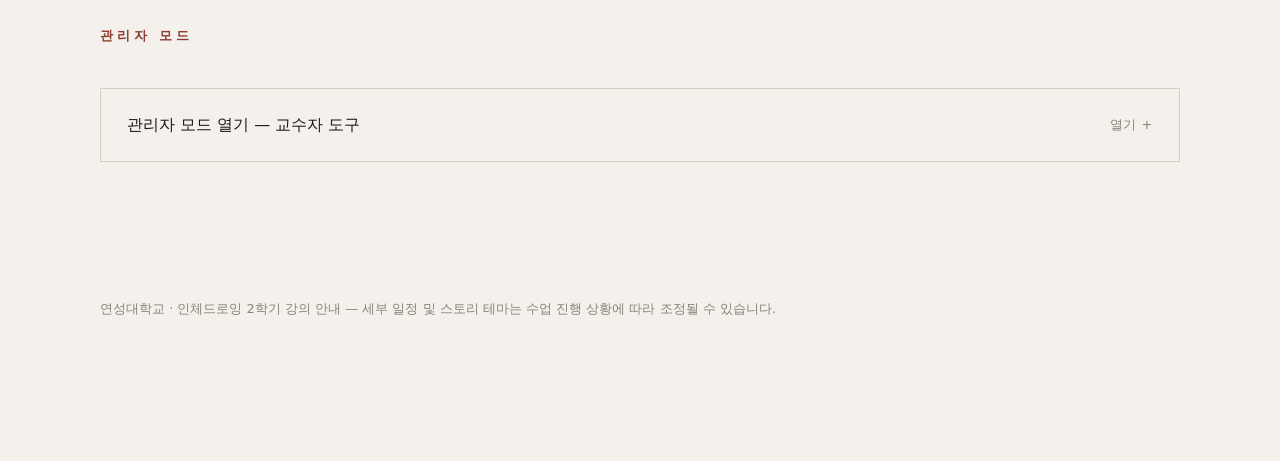
==== commit 93421a82: "Add orientation PDF link and admin-mode tools (notice generator, feedback tool) Adds an orientation " ====
--- a/index.html
+++ b/index.html
@@ -2,7 +2,9 @@
 <html lang="ko">
 <head>
 <meta charset="UTF-8">
+<meta name="viewport" content="width=device-width, initial-scale=1">
 <title>인체드로잉 · 2학기 과목 소개</title>
+<link rel="icon" type="image/svg+xml" href="data:image/svg+xml,%3Csvg xmlns='http://www.w3.org/2000/svg' viewBox='0 0 64 64'%3E%3Crect width='64' height='64' rx='10' fill='%231c1a17'/%3E%3Ccircle cx='30' cy='14' r='7' fill='%238c3b2e'/%3E%3Cpath d='M34 20 C 44 28, 20 30, 38 44 C 46 50, 30 52, 34 58' stroke='%238c3b2e' stroke-width='7' fill='none' stroke-linecap='round'/%3E%3C/svg%3E">
 <style>
   :root{
     --paper:#f4f1ec;
@@ -23,7 +25,7 @@
     font-family:"Pretendard","Apple SD Gothic Neo","Noto Sans KR",system-ui,sans-serif;
     line-height:1.75;
     -webkit-font-smoothing:antialiased;
-    min-width:1180px;
+    overflow-x:hidden;
   }
 
   /* ── 상단 고정 네비 ── */
@@ -160,6 +162,50 @@
   .note{margin-top:44px;padding:22px 26px;background:var(--paper-2);border-left:2px solid var(--accent);font-size:14px;color:var(--ink-soft);max-width:820px;}
   .note b{color:var(--ink);font-weight:600;}
 
+  /* ── 오리엔테이션 PDF 링크 ── */
+  .btn-pdf{
+    display:inline-flex;align-items:center;gap:14px;margin-top:8px;
+    padding:16px 22px;background:var(--paper);border:1px solid var(--line);
+    text-decoration:none;color:var(--ink);font-size:14px;letter-spacing:.01em;
+    transition:border-color .2s ease, background .2s ease;
+  }
+  .btn-pdf:hover{border-color:var(--accent);background:var(--paper-2);}
+  .btn-pdf-icon{
+    flex:none;font-size:11px;font-weight:700;letter-spacing:.04em;
+    color:var(--paper);background:var(--accent);padding:4px 8px;
+  }
+
+  /* ── 관리자 모드 (공지·이메일 템플릿 생성기) ── */
+  .admin-panel{border:1px solid var(--line);}
+  .admin-panel summary{
+    cursor:pointer;list-style:none;padding:22px 26px;font-size:16px;font-weight:500;
+    display:flex;justify-content:space-between;align-items:center;
+  }
+  .admin-panel summary::-webkit-details-marker{display:none;}
+  .admin-panel summary::after{content:"열기 +";font-size:13px;letter-spacing:.04em;color:var(--ink-faint);font-weight:400;}
+  .admin-panel[open] summary::after{content:"접기 –";}
+  .admin-panel[open] summary{color:var(--accent);border-bottom:1px solid var(--line);}
+  .admin-body{padding:28px 26px 32px;}
+  .admin-gate-row{display:flex;gap:10px;max-width:420px;}
+  .admin-gate-row input{
+    flex:1;padding:12px 14px;border:1px solid var(--line);background:var(--paper);
+    color:var(--ink);font-size:14px;
+  }
+  .admin-gate-row input:focus{outline:none;border-color:var(--accent);}
+  .admin-gate-row .btn-pdf{margin-top:0;}
+  .field-error{margin:10px 0 0;min-height:18px;color:#9c2f12;font-size:13px;}
+  .admin-tools-bar{display:flex;justify-content:flex-end;margin-bottom:24px;}
+  .admin-tools-bar .btn-pdf{margin-top:0;padding:10px 16px;}
+  .admin-tool{margin-bottom:36px;}
+  .admin-tool:last-child{margin-bottom:0;}
+  .admin-frame-bar{
+    display:flex;justify-content:space-between;align-items:center;gap:16px;
+    margin-bottom:14px;font-size:13px;color:var(--ink-soft);
+  }
+  .admin-frame{
+    width:100%;height:min(85vh,1100px);border:1px solid var(--line);background:#fff;
+  }
+
   /* ── FAQ ── */
   .faq{max-width:820px;}
   .faq details{border-bottom:1px solid var(--line);padding:20px 0;}
@@ -171,6 +217,62 @@
   .faq p{margin-top:14px;margin-bottom:0;font-size:14px;}
 
   footer{padding:56px 0 0;font-size:13px;color:var(--ink-faint);}
+
+  /* ══════════ 반응형 ══════════ */
+  @media (max-width: 900px){
+    .navwrap{padding:0 24px;}
+    .wrap{padding:0 24px 100px;}
+    header{height:200px;}
+    h1{font-size:32px;}
+    .credit{max-width:340px;}
+    .cols{grid-template-columns:1fr;gap:20px;}
+    .cols .side{position:static;top:auto;padding-top:0;}
+    .goals{grid-template-columns:repeat(2,1fr);}
+    .eval{grid-template-columns:repeat(2,1fr);gap:20px;}
+    .kit{grid-template-columns:1fr;gap:36px;}
+  }
+
+  @media (max-width: 720px){
+    /* 주차별 계획 표 → 카드형으로 전환 */
+    table{border-top:1px solid var(--line);}
+    thead{display:none;}
+    table, tbody, tr, td{display:block;width:auto;}
+    tbody tr{border:1px solid var(--line);border-top:none;padding:18px 18px 16px;}
+    tbody td{padding:0;border-bottom:none;max-width:none;}
+    td.wk{font-size:11px;color:var(--ink-faint);letter-spacing:.1em;margin-bottom:8px;padding-top:0;}
+    td.wk::before{content:"WEEK ";}
+    td.tp{font-size:17px;width:auto;margin-bottom:12px;}
+    td.dt, td.as{font-size:13px;width:auto;padding-top:10px;margin-top:10px;border-top:1px solid var(--line);}
+    td.dt::before, td.as::before{
+      content:"모델 실기";display:block;font-size:10px;letter-spacing:.12em;
+      text-transform:uppercase;color:var(--ink-faint);margin-bottom:4px;
+    }
+    td.as::before{content:"캐릭터 과제";}
+    td.dt[colspan]::before{content:"내용";}
+  }
+
+  @media (max-width: 560px){
+    :root{--nav-h:56px;}
+    .navwrap{padding:0 16px;}
+    .navwrap .brand span{display:none;}
+    .navlinks{gap:14px;}
+    .navlinks a{font-size:11px;}
+    .wrap{padding:0 18px 70px;}
+    header{height:auto;min-height:190px;}
+    .header-bg .bg-half.photo{background-size:cover;background-position:center 18%;}
+    .header-content{padding:18px 20px 16px;}
+    h1{font-size:25px;gap:8px;flex-wrap:wrap;}
+    h1 em{font-size:.42em;}
+    .eyebrow{font-size:10px;margin-bottom:8px;}
+    .meta{flex-direction:column;gap:6px;margin-top:12px;}
+    .credit{display:none;}
+    .lead{font-size:18px;}
+    section{padding:56px 0;}
+    h2{font-size:12px;margin-bottom:28px;}
+    .goals{grid-template-columns:1fr;}
+    .eval{grid-template-columns:1fr;gap:16px;}
+    .ev .pct{font-size:36px;}
+  }
 </style>
 </head>
 <body>
@@ -180,10 +282,12 @@
     <div class="brand">인체드로잉<span>연성대학교 · 2학기</span></div>
     <div class="navlinks">
       <a href="#intro" data-target="intro">소개</a>
+      <a href="#orientation" data-target="orientation">오리엔테이션</a>
       <a href="#curriculum" data-target="curriculum">커리큘럼</a>
       <a href="#eval" data-target="eval">평가</a>
       <a href="#kit" data-target="kit">준비물</a>
       <a href="#faq" data-target="faq">FAQ</a>
+      <a href="#admin" data-target="admin">관리자 모드</a>
     </div>
   </div>
 </nav>
@@ -221,6 +325,20 @@
           <div class="goal"><span class="no">03</span><strong>캐릭터 각색</strong><span class="d">모델의 구조를 유지하며 자신의 캐릭터로 재구성합니다.</span></div>
           <div class="goal"><span class="no">04</span><strong>일관성</strong><span class="d">한 학기 동안 자신만의 캐릭터 세계관을 완성해갑니다.</span></div>
         </div>
+      </div>
+    </div>
+  </section>
+
+  <section id="orientation">
+    <div class="cols">
+      <div class="side">Week 01</div>
+      <div>
+        <h2>오리엔테이션</h2>
+        <p class="lead">1주차 오리엔테이션에서 다룬 학기 운영 방식과 진행 로드맵 자료입니다.</p>
+        <a class="btn-pdf" href="comic-production-week1-orientation.pdf" target="_blank" rel="noopener">
+          <span class="btn-pdf-icon">PDF</span>
+          <span>1주차 오리엔테이션 자료 보기 · 다운로드</span>
+        </a>
       </div>
     </div>
   </section>
@@ -316,6 +434,40 @@
     </div>
   </section>
 
+  <section id="admin">
+    <h2>관리자 모드</h2>
+    <details class="admin-panel">
+      <summary>관리자 모드 열기 — 교수자 도구</summary>
+      <div class="admin-body">
+        <p class="hint">담당 교수만 사용하는 도구 모음입니다. 비밀번호를 입력해 주세요.</p>
+
+        <div class="admin-gate" id="adminGate">
+          <div class="admin-gate-row">
+            <input type="password" id="adminPassword" placeholder="비밀번호" autocomplete="off" />
+            <button type="button" class="btn-pdf" id="adminEnter"><span class="btn-pdf-icon">GO</span><span>입장</span></button>
+          </div>
+          <p class="field-error" id="adminError" role="alert"></p>
+        </div>
+
+        <div class="admin-tools" id="adminTools" hidden>
+          <div class="admin-tools-bar">
+            <button type="button" class="btn-pdf" id="adminLock"><span class="btn-pdf-icon">LOCK</span><span>잠그기</span></button>
+          </div>
+
+          <div class="admin-tool">
+            <div class="admin-frame-bar"><span>공지·이메일 템플릿 생성기 (모의 실습 도구 — 실제 발송 없음)</span></div>
+            <iframe class="admin-frame" data-src="admin-tool/index.html" title="공지·이메일 템플릿 생성기" loading="lazy"></iframe>
+          </div>
+
+          <div class="admin-tool">
+            <div class="admin-frame-bar"><span>크로키 골격 피드백 (개인용 — 본인 Anthropic API 키 필요, 비용 본인 부담)</span></div>
+            <iframe class="admin-frame" data-src="feedback-tool/index.html" title="크로키 골격 피드백" loading="lazy"></iframe>
+          </div>
+        </div>
+      </div>
+    </details>
+  </section>
+
   <footer>
     연성대학교 · 인체드로잉 2학기 강의 안내 — 세부 일정 및 스토리 테마는 수업 진행 상황에 따라 조정될 수 있습니다.
   </footer>
@@ -351,5 +503,43 @@
   document.addEventListener('scroll', updateActive, {passive:true});
   updateActive();
 </script>
+
+<script>
+  // 관리자 모드 — 비밀번호 게이트 (정적 페이지라 실제 인증이 아니라 눈가림용입니다)
+  // 비밀번호를 바꾸려면 아래 값만 수정하세요.
+  var ADMIN_PASSWORD = 'yeonsung2026';
+
+  var adminGate = document.getElementById('adminGate');
+  var adminTools = document.getElementById('adminTools');
+  var adminFrames = document.querySelectorAll('#adminTools .admin-frame');
+  var adminPassword = document.getElementById('adminPassword');
+  var adminError = document.getElementById('adminError');
+  var adminEnter = document.getElementById('adminEnter');
+  var adminLock = document.getElementById('adminLock');
+
+  function tryAdminEnter(){
+    if(adminPassword.value === ADMIN_PASSWORD){
+      adminFrames.forEach(function(frame){
+        if(!frame.src){ frame.src = frame.getAttribute('data-src'); }
+      });
+      adminGate.hidden = true;
+      adminTools.hidden = false;
+      adminError.textContent = '';
+    } else {
+      adminError.textContent = '비밀번호가 올바르지 않습니다.';
+    }
+  }
+
+  adminEnter.addEventListener('click', tryAdminEnter);
+  adminPassword.addEventListener('keydown', function(e){
+    if(e.key === 'Enter'){ tryAdminEnter(); }
+  });
+  adminLock.addEventListener('click', function(){
+    adminFrames.forEach(function(frame){ frame.src = ''; });
+    adminTools.hidden = true;
+    adminGate.hidden = false;
+    adminPassword.value = '';
+  });
+</script>
 </body>
 </html>
